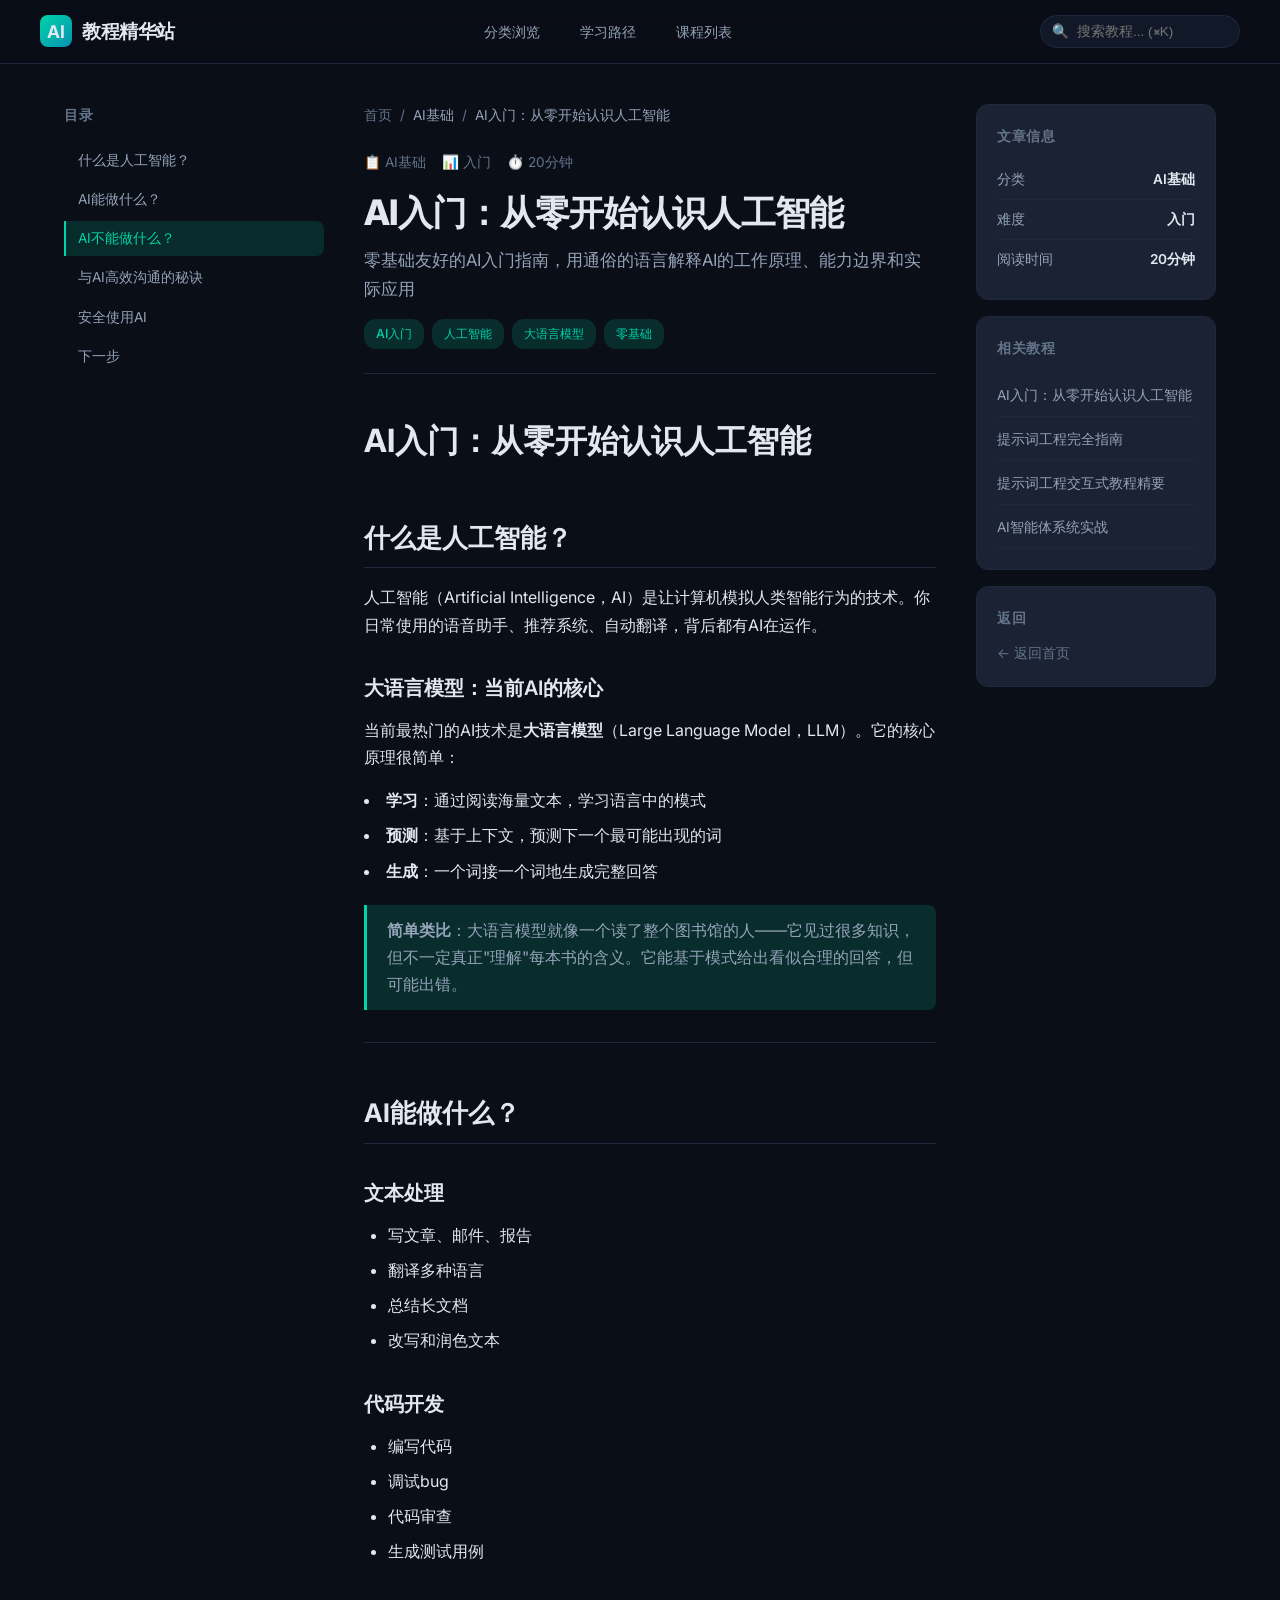
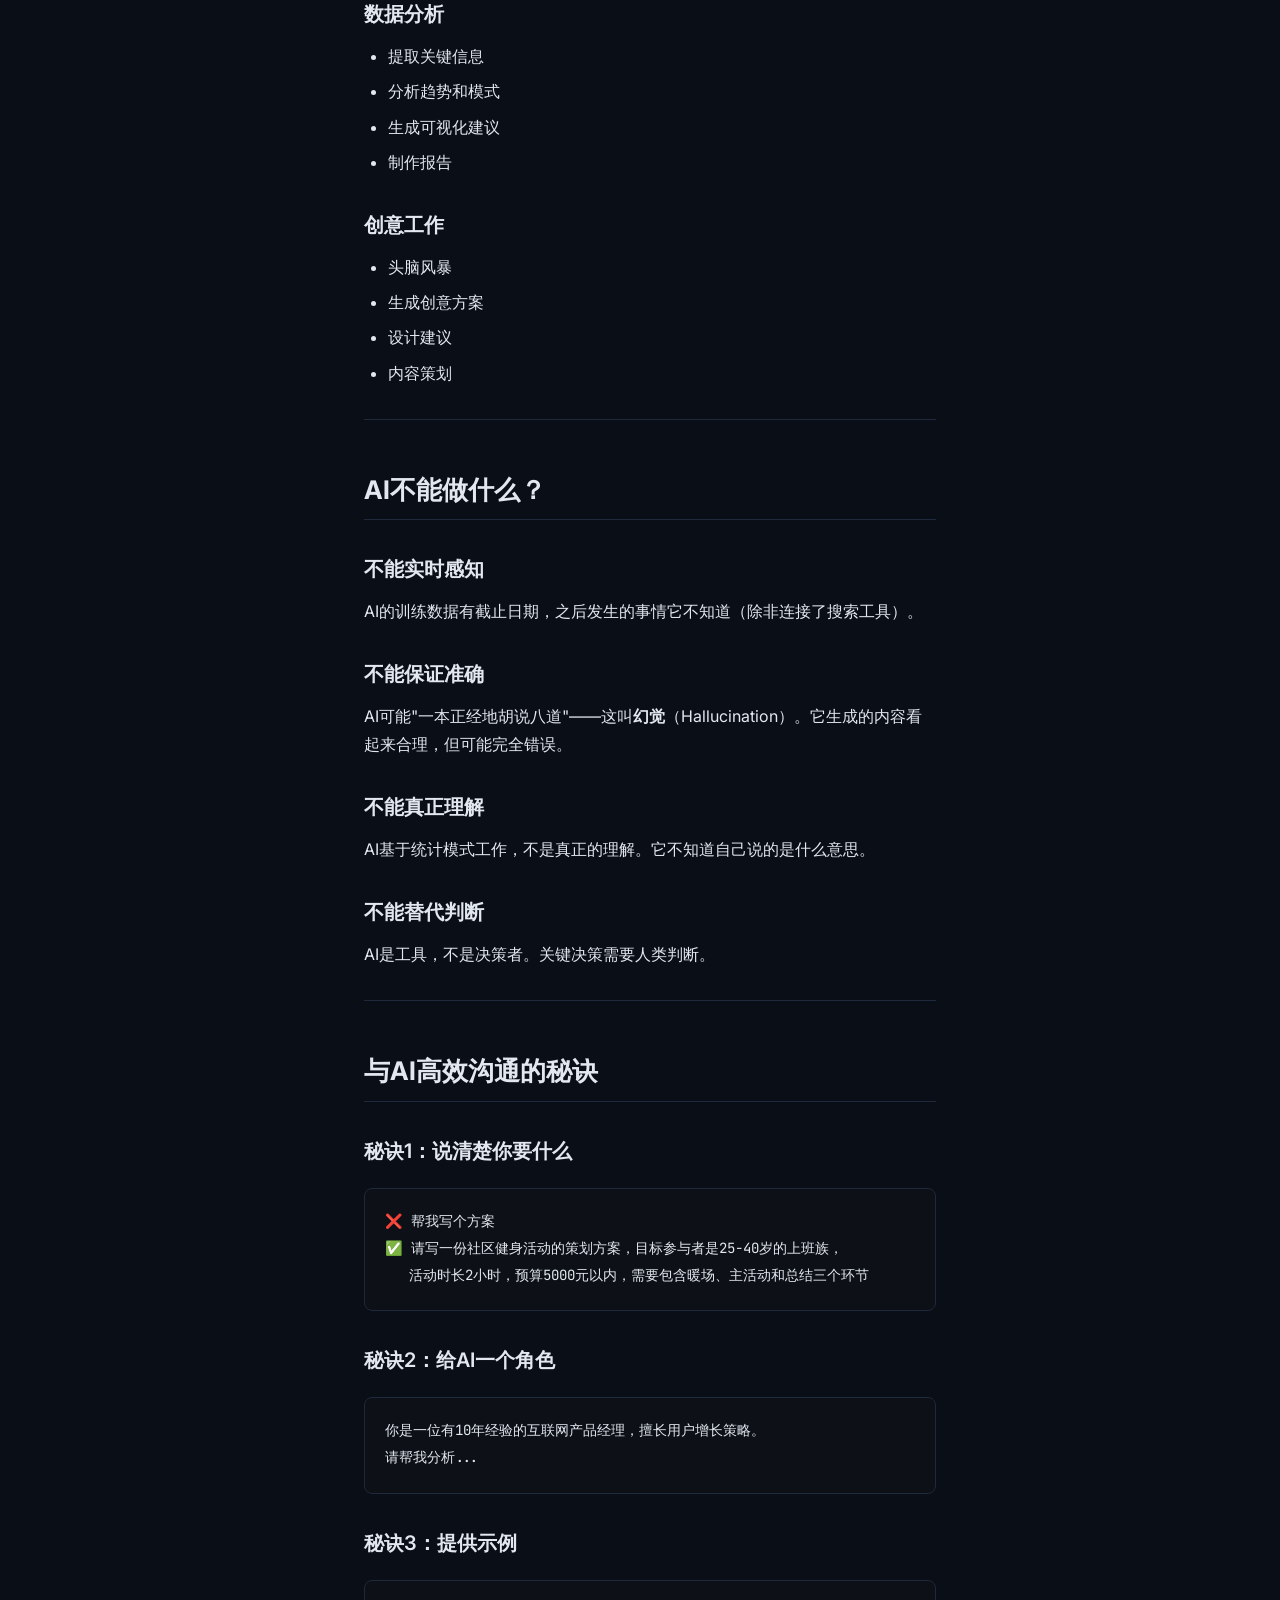
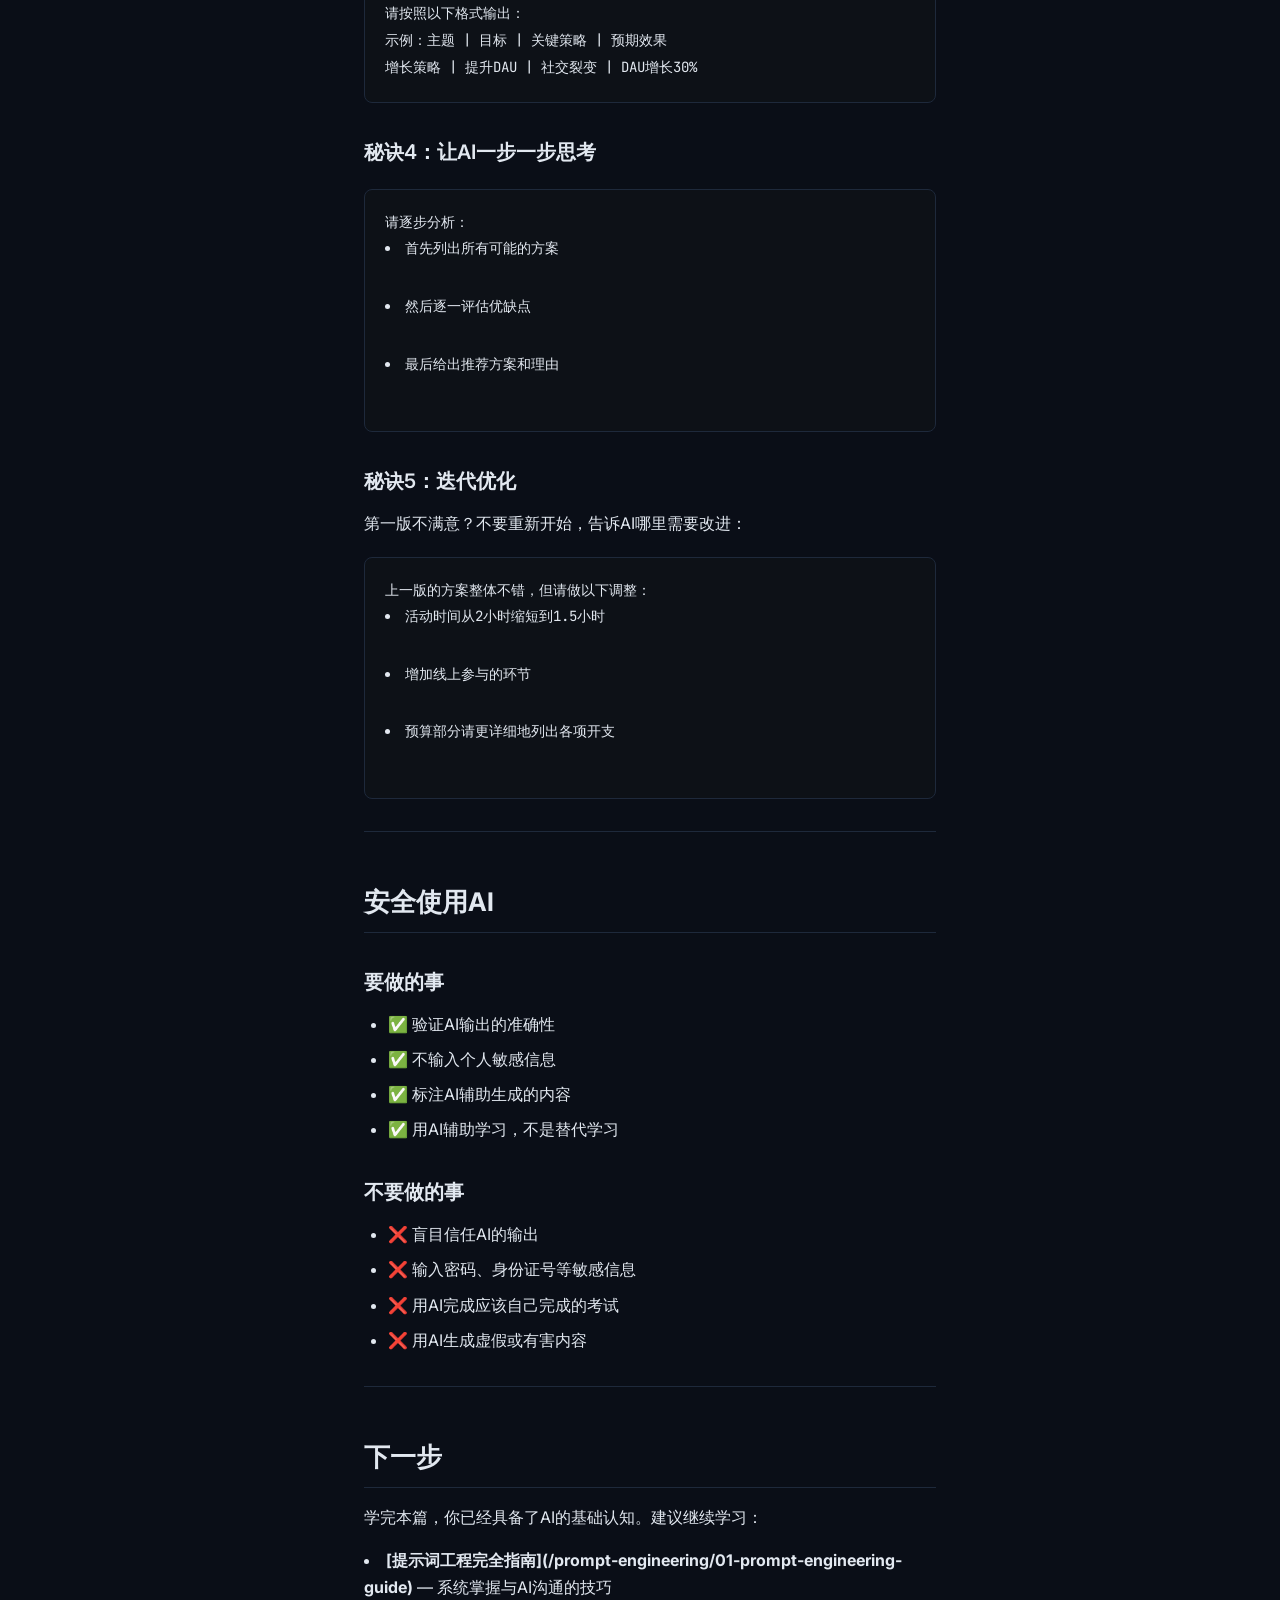
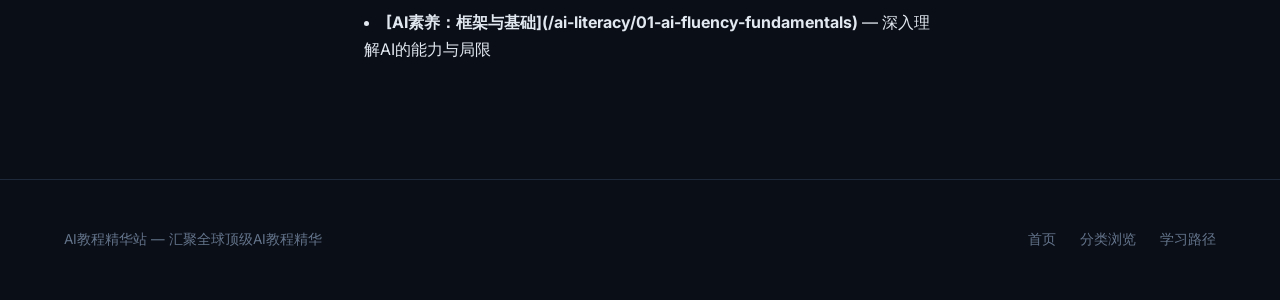
==== article.html @ a3b7fb6e "init: AI教程精华站 - 完整站点初始提交 包含： - 7篇去品牌化中文教程（AI基础/提示词工程/智能体/API/AI素养/MCP） - 前端站点（暗色主题+青绿accent） - 架构设计文" ====
<!DOCTYPE html>
<html lang="zh-CN">
<head>
  <meta charset="UTF-8">
  <meta name="viewport" content="width=device-width, initial-scale=1.0">
  <title>文章 - AI教程精华站</title>
  <meta name="description" content="AI教程精华站 - 精华教程文章">
  <link rel="stylesheet" href="styles.css">
  <link rel="preconnect" href="https://fonts.googleapis.com">
  <link href="https://fonts.googleapis.com/css2?family=Inter:wght@400;500;600;700;800&family=JetBrains+Mono:wght@400;500&display=swap" rel="stylesheet">
  <style>
    .article-loading {
      text-align: center;
      padding: 120px 24px;
      color: var(--text-muted);
    }
    .article-loading-spinner {
      width: 40px;
      height: 40px;
      border: 3px solid var(--border);
      border-top-color: var(--accent);
      border-radius: 50%;
      animation: spin 0.8s linear infinite;
      margin: 0 auto 16px;
    }
    @keyframes spin {
      to { transform: rotate(360deg); }
    }
    .breadcrumb {
      display: flex;
      align-items: center;
      gap: 8px;
      margin-bottom: 24px;
      font-size: 0.85rem;
    }
    .breadcrumb a {
      color: var(--text-muted);
    }
    .breadcrumb a:hover {
      color: var(--accent);
    }
    .breadcrumb-sep {
      color: var(--text-muted);
    }
    .breadcrumb-current {
      color: var(--text-secondary);
    }
    .nav-back {
      display: flex;
      align-items: center;
      gap: 6px;
      color: var(--text-muted);
      font-size: 0.85rem;
    }
    .nav-back:hover {
      color: var(--accent);
    }
  </style>
</head>
<body>

  <!-- 导航栏 -->
  <nav class="navbar">
    <div class="nav-inner">
      <a href="index.html" class="nav-logo">
        <div class="nav-logo-icon">AI</div>
        <span>教程精华站</span>
      </a>
      <ul class="nav-links">
        <li><a href="index.html#categories">分类浏览</a></li>
        <li><a href="index.html#paths">学习路径</a></li>
        <li><a href="index.html#courses">课程列表</a></li>
      </ul>
      <div class="nav-search">
        <span class="nav-search-icon">🔍</span>
        <input type="text" placeholder="搜索教程... (⌘K)" readonly>
      </div>
      <button class="nav-menu-btn">☰</button>
    </div>
  </nav>

  <!-- 搜索覆盖层 -->
  <div class="search-overlay">
    <div class="search-panel">
      <input type="text" class="search-panel-input" placeholder="搜索教程标题、描述、标签...">
      <div class="search-results">
        <div class="search-result-item">
          <div class="search-result-desc">输入关键词搜索教程...</div>
        </div>
      </div>
    </div>
  </div>

  <!-- 主内容 -->
  <main class="main">
    <div class="container">
      <div class="article-layout">
        <!-- 左侧TOC -->
        <aside class="toc">
          <div class="toc-title">目录</div>
          <ul class="toc-list" id="tocList"></ul>
        </aside>

        <!-- 文章正文 -->
        <div class="article-content">
          <div class="breadcrumb">
            <a href="index.html">首页</a>
            <span class="breadcrumb-sep">/</span>
            <span class="breadcrumb-current" id="breadcrumbCategory">加载中...</span>
            <span class="breadcrumb-sep">/</span>
            <span class="breadcrumb-current" id="breadcrumbTitle">加载中...</span>
          </div>

          <div class="article-header">
            <div class="article-meta">
              <span class="article-meta-item" id="metaCategory">📋 加载中</span>
              <span class="article-meta-item" id="metaDifficulty">📊 加载中</span>
              <span class="article-meta-item" id="metaTime">⏱️ 加载中</span>
            </div>
            <h1 class="article-title" id="articleTitle">加载中...</h1>
            <p class="article-desc" id="articleDesc">加载中...</p>
            <div class="article-tags" id="articleTags"></div>
          </div>

          <div class="article-body" id="articleBody">
            <div class="article-loading">
              <div class="article-loading-spinner"></div>
              <div>正在加载文章内容...</div>
            </div>
          </div>
        </div>

        <!-- 右侧信息 -->
        <aside class="article-sidebar">
          <div class="sidebar-card">
            <div class="sidebar-card-title">文章信息</div>
            <div class="sidebar-item">
              <span class="sidebar-item-label">分类</span>
              <span class="sidebar-item-value" id="sideCategory">-</span>
            </div>
            <div class="sidebar-item">
              <span class="sidebar-item-label">难度</span>
              <span class="sidebar-item-value" id="sideDifficulty">-</span>
            </div>
            <div class="sidebar-item">
              <span class="sidebar-item-label">阅读时间</span>
              <span class="sidebar-item-value" id="sideTime">-</span>
            </div>
          </div>
          <div class="sidebar-card">
            <div class="sidebar-card-title">相关教程</div>
            <div id="relatedArticles"></div>
          </div>
          <div class="sidebar-card">
            <div class="sidebar-card-title">返回</div>
            <a href="index.html" class="nav-back">← 返回首页</a>
          </div>
        </aside>
      </div>
    </div>
  </main>

  <!-- 页脚 -->
  <footer class="footer">
    <div class="container">
      <div class="footer-inner">
        <div class="footer-text">AI教程精华站 — 汇聚全球顶级AI教程精华</div>
        <div class="footer-links">
          <a href="index.html">首页</a>
          <a href="index.html#categories">分类浏览</a>
          <a href="index.html#paths">学习路径</a>
        </div>
      </div>
    </div>
  </footer>

  <!-- 返回顶部 -->
  <button class="back-to-top">↑</button>

  <script src="app.js"></script>
  <script>
    // 文章数据映射
    const articleMap = {
      'basics/01-ai-basics-introduction': {
        title: 'AI入门：从零开始认识人工智能',
        category: 'AI基础',
        categorySlug: 'basics',
        description: '零基础友好的AI入门指南，用通俗的语言解释AI的工作原理、能力边界和实际应用',
        difficulty: '入门',
        readingTime: '20分钟',
        tags: ['AI入门', '人工智能', '大语言模型', '零基础'],
        file: 'content/basics/01-ai-basics-introduction.md'
      },
      'prompt-engineering/01-prompt-engineering-guide': {
        title: '提示词工程完全指南',
        category: '提示词工程',
        categorySlug: 'prompt-engineering',
        description: '从零掌握提示词工程的核心技巧，涵盖基础结构、角色设定、示例使用、XML标签、长上下文等关键方法',
        difficulty: '入门-进阶',
        readingTime: '45分钟',
        tags: ['提示词工程', 'Prompt Engineering', 'AI交互', '最佳实践'],
        file: 'content/prompt-engineering/01-prompt-engineering-guide.md'
      },
      'prompt-engineering/02-prompt-engineering-interactive': {
        title: '提示词工程交互式教程精要',
        category: '提示词工程',
        categorySlug: 'prompt-engineering',
        description: '9章交互式教程的核心知识点提炼，从基础结构到复杂场景，每章配有实战练习',
        difficulty: '入门-进阶',
        readingTime: '50分钟',
        tags: ['提示词工程', '交互式教程', '实战练习', '逐步进阶'],
        file: 'content/prompt-engineering/02-prompt-engineering-interactive.md'
      },
      'agent-systems/01-agent-systems-guide': {
        title: 'AI智能体系统实战',
        category: '智能体系统',
        categorySlug: 'agent-systems',
        description: '深入理解AI智能体的设计模式，掌握长周期推理、子智能体编排、状态跟踪和安全控制',
        difficulty: '进阶',
        readingTime: '35分钟',
        tags: ['智能体', 'Agent', '自动化', '工具调用', 'MCP'],
        file: 'content/agent-systems/01-agent-systems-guide.md'
      },
      'api-development/01-api-development-guide': {
        title: 'API开发实战指南',
        category: 'API开发',
        categorySlug: 'api-development',
        description: '从零开始掌握AI API开发，涵盖API基础、消息格式、流式响应、多模态提示和工具调用',
        difficulty: '入门-进阶',
        readingTime: '40分钟',
        tags: ['API', '开发', 'Python', 'SDK', '多模态'],
        file: 'content/api-development/01-api-development-guide.md'
      },
      'ai-literacy/01-ai-fluency-fundamentals': {
        title: 'AI素养：框架与基础',
        category: 'AI素养',
        categorySlug: 'ai-literacy',
        description: '建立与AI系统高效协作的核心素养，理解AI的能力与局限，学会负责任地使用AI',
        difficulty: '入门',
        readingTime: '25分钟',
        tags: ['AI素养', 'AI Fluency', 'AI基础', '人机协作'],
        file: 'content/ai-literacy/01-ai-fluency-fundamentals.md'
      },
      'mcp/01-mcp-guide': {
        title: '模型上下文协议（MCP）实战',
        category: 'MCP协议',
        categorySlug: 'mcp',
        description: '从零构建MCP服务器和客户端，掌握工具、资源、提示三大核心原语，连接AI与外部服务',
        difficulty: '进阶-高级',
        readingTime: '35分钟',
        tags: ['MCP', '模型上下文协议', '工具调用', 'Python', '服务器'],
        file: 'content/mcp/01-mcp-guide.md'
      }
    };

    // 获取URL参数
    function getArticleKey() {
      const params = new URLSearchParams(window.location.search);
      return params.get('c') || 'basics/01-ai-basics-introduction';
    }

    // 加载文章
    async function loadArticle() {
      const key = getArticleKey();
      const article = articleMap[key];

      if (!article) {
        document.getElementById('articleBody').innerHTML = '<p>文章未找到</p>';
        return;
      }

      // 更新页面元信息
      document.title = `${article.title} - AI教程精华站`;
      document.getElementById('articleTitle').textContent = article.title;
      document.getElementById('articleDesc').textContent = article.description;
      document.getElementById('breadcrumbCategory').textContent = article.category;
      document.getElementById('breadcrumbTitle').textContent = article.title;
      document.getElementById('metaCategory').textContent = `📋 ${article.category}`;
      document.getElementById('metaDifficulty').textContent = `📊 ${article.difficulty}`;
      document.getElementById('metaTime').textContent = `⏱️ ${article.readingTime}`;
      document.getElementById('sideCategory').textContent = article.category;
      document.getElementById('sideDifficulty').textContent = article.difficulty;
      document.getElementById('sideTime').textContent = article.readingTime;

      // 标签
      document.getElementById('articleTags').innerHTML = article.tags.map(t =>
        `<span class="article-tag">${t}</span>`
      ).join('');

      // 加载Markdown内容
      try {
        const resp = await fetch(article.file);
        if (!resp.ok) throw new Error('文件加载失败');
        const md = await resp.text();
        const html = parseMarkdown(md);
        document.getElementById('articleBody').innerHTML = html;

        // 生成TOC
        const toc = extractTOC(html);
        const tocList = document.getElementById('tocList');
        tocList.innerHTML = toc.map(h =>
          `<li class="toc-item"><a href="#${h.id}" class="${h.level === 3 ? 'toc-h3' : ''}">${h.text}</a></li>`
        ).join('');

        // 初始化TOC高亮
        initTOCHighlight();
      } catch (err) {
        document.getElementById('articleBody').innerHTML = `
          <div style="text-align: center; padding: 40px; color: var(--text-muted);">
            <p>文章内容加载失败</p>
            <p style="margin-top: 8px; font-size: 0.85rem;">${err.message}</p>
            <a href="index.html" style="margin-top: 16px; display: inline-block;" class="btn btn-secondary">返回首页</a>
          </div>
        `;
      }

      // 相关教程
      const related = articles.filter(a => a.category === article.categorySlug && a.id !== key)
        .concat(articles.filter(a => a.category !== article.categorySlug))
        .slice(0, 4);

      document.getElementById('relatedArticles').innerHTML = related.map(a =>
        `<div style="padding: 8px 0; border-bottom: 1px solid var(--border);">
          <a href="article.html?c=${a.category}/${a.slug}" style="font-size: 0.85rem; color: var(--text-secondary);">${a.title}</a>
        </div>`
      ).join('');
    }

    // 初始化
    document.addEventListener('DOMContentLoaded', () => {
      loadArticle();
      initSearch();
      initBackToTop();
    });
  </script>
</body>
</html>
---- styles.css ----
/* AI教程精华站 - 全局样式 */
/* 配色方案：深蓝黑底 + 青绿色accent */

:root {
  --bg-primary: #0a0e17;
  --bg-secondary: #111827;
  --bg-card: #1a2233;
  --bg-card-hover: #1f2b3f;
  --bg-code: #0d1117;
  --text-primary: #e2e8f0;
  --text-secondary: #94a3b8;
  --text-muted: #64748b;
  --accent: #00d4aa;
  --accent-hover: #00f0c0;
  --accent-dim: rgba(0, 212, 170, 0.15);
  --accent-glow: rgba(0, 212, 170, 0.3);
  --border: #1e293b;
  --border-accent: rgba(0, 212, 170, 0.3);
  --shadow: 0 4px 24px rgba(0, 0, 0, 0.4);
  --shadow-accent: 0 0 30px rgba(0, 212, 170, 0.1);
  --radius: 12px;
  --radius-sm: 8px;
  --font-sans: 'Inter', 'SF Pro Display', -apple-system, BlinkMacSystemFont, sans-serif;
  --font-mono: 'JetBrains Mono', 'Fira Code', monospace;
  --max-width: 1200px;
  --nav-height: 64px;
}

/* Reset */
*, *::before, *::after {
  margin: 0;
  padding: 0;
  box-sizing: border-box;
}

html {
  scroll-behavior: smooth;
  font-size: 16px;
}

body {
  font-family: var(--font-sans);
  background: var(--bg-primary);
  color: var(--text-primary);
  line-height: 1.7;
  min-height: 100vh;
  -webkit-font-smoothing: antialiased;
}

a {
  color: var(--accent);
  text-decoration: none;
  transition: color 0.2s;
}

a:hover {
  color: var(--accent-hover);
}

/* 导航栏 */
.navbar {
  position: fixed;
  top: 0;
  left: 0;
  right: 0;
  height: var(--nav-height);
  background: rgba(10, 14, 23, 0.85);
  backdrop-filter: blur(20px);
  border-bottom: 1px solid var(--border);
  z-index: 1000;
  display: flex;
  align-items: center;
  padding: 0 24px;
}

.nav-inner {
  max-width: var(--max-width);
  margin: 0 auto;
  width: 100%;
  display: flex;
  align-items: center;
  justify-content: space-between;
}

.nav-logo {
  display: flex;
  align-items: center;
  gap: 10px;
  font-size: 1.2rem;
  font-weight: 700;
  color: var(--text-primary);
  letter-spacing: -0.02em;
}

.nav-logo-icon {
  width: 32px;
  height: 32px;
  background: linear-gradient(135deg, var(--accent), #0891b2);
  border-radius: 8px;
  display: flex;
  align-items: center;
  justify-content: center;
  font-size: 1.1rem;
}

.nav-links {
  display: flex;
  gap: 8px;
  list-style: none;
}

.nav-links a {
  padding: 8px 16px;
  border-radius: var(--radius-sm);
  color: var(--text-secondary);
  font-size: 0.9rem;
  font-weight: 500;
  transition: all 0.2s;
}

.nav-links a:hover,
.nav-links a.active {
  color: var(--accent);
  background: var(--accent-dim);
}

.nav-search {
  position: relative;
}

.nav-search input {
  background: var(--bg-secondary);
  border: 1px solid var(--border);
  border-radius: 20px;
  padding: 8px 16px 8px 36px;
  color: var(--text-primary);
  font-size: 0.85rem;
  width: 200px;
  transition: all 0.3s;
  outline: none;
}

.nav-search input:focus {
  border-color: var(--accent);
  width: 260px;
  box-shadow: 0 0 0 3px var(--accent-dim);
}

.nav-search-icon {
  position: absolute;
  left: 12px;
  top: 50%;
  transform: translateY(-50%);
  color: var(--text-muted);
  font-size: 0.85rem;
}

/* 移动端菜单按钮 */
.nav-menu-btn {
  display: none;
  background: none;
  border: none;
  color: var(--text-primary);
  font-size: 1.5rem;
  cursor: pointer;
}

/* 主内容 */
.main {
  margin-top: var(--nav-height);
}

.container {
  max-width: var(--max-width);
  margin: 0 auto;
  padding: 0 24px;
}

/* Hero区域 */
.hero {
  padding: 80px 0 60px;
  text-align: center;
  position: relative;
  overflow: hidden;
}

.hero::before {
  content: '';
  position: absolute;
  top: -200px;
  left: 50%;
  transform: translateX(-50%);
  width: 800px;
  height: 800px;
  background: radial-gradient(circle, var(--accent-glow) 0%, transparent 70%);
  opacity: 0.3;
  pointer-events: none;
}

.hero-badge {
  display: inline-flex;
  align-items: center;
  gap: 8px;
  padding: 6px 16px;
  background: var(--accent-dim);
  border: 1px solid var(--border-accent);
  border-radius: 20px;
  color: var(--accent);
  font-size: 0.85rem;
  font-weight: 500;
  margin-bottom: 24px;
}

.hero h1 {
  font-size: 3.2rem;
  font-weight: 800;
  letter-spacing: -0.03em;
  line-height: 1.15;
  margin-bottom: 20px;
  position: relative;
}

.hero h1 .highlight {
  background: linear-gradient(135deg, var(--accent), #0891b2, #06b6d4);
  -webkit-background-clip: text;
  -webkit-text-fill-color: transparent;
  background-clip: text;
}

.hero-desc {
  font-size: 1.15rem;
  color: var(--text-secondary);
  max-width: 600px;
  margin: 0 auto 40px;
  line-height: 1.8;
}

.hero-actions {
  display: flex;
  gap: 16px;
  justify-content: center;
  flex-wrap: wrap;
}

.btn {
  display: inline-flex;
  align-items: center;
  gap: 8px;
  padding: 12px 28px;
  border-radius: var(--radius-sm);
  font-size: 0.95rem;
  font-weight: 600;
  cursor: pointer;
  transition: all 0.25s;
  border: none;
}

.btn-primary {
  background: var(--accent);
  color: var(--bg-primary);
}

.btn-primary:hover {
  background: var(--accent-hover);
  box-shadow: 0 0 20px var(--accent-glow);
  transform: translateY(-2px);
}

.btn-secondary {
  background: var(--bg-card);
  color: var(--text-primary);
  border: 1px solid var(--border);
}

.btn-secondary:hover {
  border-color: var(--accent);
  background: var(--bg-card-hover);
}

/* 统计数据 */
.hero-stats {
  display: flex;
  justify-content: center;
  gap: 48px;
  margin-top: 48px;
  padding-top: 40px;
  border-top: 1px solid var(--border);
}

.hero-stat {
  text-align: center;
}

.hero-stat-number {
  font-size: 2rem;
  font-weight: 800;
  color: var(--accent);
}

.hero-stat-label {
  font-size: 0.85rem;
  color: var(--text-muted);
  margin-top: 4px;
}

/* 分类卡片 */
.section {
  padding: 60px 0;
}

.section-header {
  text-align: center;
  margin-bottom: 48px;
}

.section-title {
  font-size: 2rem;
  font-weight: 700;
  letter-spacing: -0.02em;
  margin-bottom: 12px;
}

.section-desc {
  color: var(--text-secondary);
  font-size: 1.05rem;
}

.categories-grid {
  display: grid;
  grid-template-columns: repeat(auto-fill, minmax(220px, 1fr));
  gap: 20px;
}

.category-card {
  background: var(--bg-card);
  border: 1px solid var(--border);
  border-radius: var(--radius);
  padding: 28px 24px;
  transition: all 0.3s;
  cursor: pointer;
  position: relative;
  overflow: hidden;
}

.category-card::before {
  content: '';
  position: absolute;
  top: 0;
  left: 0;
  right: 0;
  height: 3px;
  background: linear-gradient(90deg, var(--accent), transparent);
  opacity: 0;
  transition: opacity 0.3s;
}

.category-card:hover {
  transform: translateY(-4px);
  border-color: var(--border-accent);
  box-shadow: var(--shadow-accent);
}

.category-card:hover::before {
  opacity: 1;
}

.category-icon {
  font-size: 2rem;
  margin-bottom: 16px;
}

.category-title {
  font-size: 1.1rem;
  font-weight: 600;
  margin-bottom: 8px;
}

.category-desc {
  font-size: 0.85rem;
  color: var(--text-secondary);
  line-height: 1.6;
}

.category-count {
  display: inline-flex;
  align-items: center;
  gap: 4px;
  margin-top: 16px;
  font-size: 0.8rem;
  color: var(--accent);
  font-weight: 500;
}

/* 学习路径 */
.paths-grid {
  display: grid;
  grid-template-columns: repeat(auto-fill, minmax(340px, 1fr));
  gap: 24px;
}

.path-card {
  background: var(--bg-card);
  border: 1px solid var(--border);
  border-radius: var(--radius);
  padding: 32px;
  transition: all 0.3s;
}

.path-card:hover {
  border-color: var(--border-accent);
  box-shadow: var(--shadow-accent);
}

.path-icon {
  font-size: 2.5rem;
  margin-bottom: 16px;
}

.path-title {
  font-size: 1.25rem;
  font-weight: 700;
  margin-bottom: 8px;
}

.path-steps {
  list-style: none;
  margin-top: 20px;
}

.path-step {
  display: flex;
  align-items: flex-start;
  gap: 12px;
  padding: 12px 0;
  border-bottom: 1px solid var(--border);
  font-size: 0.9rem;
  color: var(--text-secondary);
}

.path-step:last-child {
  border-bottom: none;
}

.path-step-num {
  display: flex;
  align-items: center;
  justify-content: center;
  min-width: 24px;
  height: 24px;
  background: var(--accent-dim);
  color: var(--accent);
  border-radius: 50%;
  font-size: 0.75rem;
  font-weight: 700;
}

.path-step a {
  color: var(--text-secondary);
}

.path-step a:hover {
  color: var(--accent);
}

/* 课程表格 */
.course-table {
  width: 100%;
  border-collapse: collapse;
  margin-top: 24px;
}

.course-table th {
  text-align: left;
  padding: 12px 16px;
  background: var(--bg-secondary);
  color: var(--text-secondary);
  font-size: 0.85rem;
  font-weight: 600;
  border-bottom: 1px solid var(--border);
}

.course-table td {
  padding: 12px 16px;
  border-bottom: 1px solid var(--border);
  font-size: 0.9rem;
}

.course-table tr:hover td {
  background: var(--bg-card);
}

.difficulty-badge {
  display: inline-block;
  padding: 2px 10px;
  border-radius: 10px;
  font-size: 0.75rem;
  font-weight: 600;
}

.difficulty-beginner {
  background: rgba(34, 197, 94, 0.15);
  color: #22c55e;
}

.difficulty-intermediate {
  background: rgba(234, 179, 8, 0.15);
  color: #eab308;
}

.difficulty-advanced {
  background: rgba(239, 68, 68, 0.15);
  color: #ef4444;
}

/* 页脚 */
.footer {
  border-top: 1px solid var(--border);
  padding: 48px 0;
  margin-top: 60px;
}

.footer-inner {
  display: flex;
  justify-content: space-between;
  align-items: center;
  flex-wrap: wrap;
  gap: 24px;
}

.footer-text {
  color: var(--text-muted);
  font-size: 0.85rem;
}

.footer-links {
  display: flex;
  gap: 24px;
}

.footer-links a {
  color: var(--text-muted);
  font-size: 0.85rem;
}

.footer-links a:hover {
  color: var(--accent);
}

/* 文章页面 */
.article-layout {
  display: grid;
  grid-template-columns: 260px 1fr 240px;
  gap: 40px;
  padding: 40px 0;
  max-width: 1400px;
  margin: 0 auto;
}

/* 左侧TOC */
.toc {
  position: sticky;
  top: calc(var(--nav-height) + 24px);
  max-height: calc(100vh - var(--nav-height) - 48px);
  overflow-y: auto;
}

.toc-title {
  font-size: 0.85rem;
  font-weight: 600;
  color: var(--text-muted);
  text-transform: uppercase;
  letter-spacing: 0.05em;
  margin-bottom: 16px;
}

.toc-list {
  list-style: none;
}

.toc-item {
  margin-bottom: 4px;
}

.toc-item a {
  display: block;
  padding: 6px 12px;
  color: var(--text-secondary);
  font-size: 0.85rem;
  border-left: 2px solid transparent;
  border-radius: 0 var(--radius-sm) var(--radius-sm) 0;
  transition: all 0.2s;
}

.toc-item a:hover,
.toc-item a.active {
  color: var(--accent);
  background: var(--accent-dim);
  border-left-color: var(--accent);
}

.toc-h3 {
  padding-left: 24px;
}

/* 文章正文 */
.article-content {
  min-width: 0;
}

.article-header {
  margin-bottom: 40px;
  padding-bottom: 24px;
  border-bottom: 1px solid var(--border);
}

.article-meta {
  display: flex;
  gap: 16px;
  margin-bottom: 16px;
  flex-wrap: wrap;
}

.article-meta-item {
  display: inline-flex;
  align-items: center;
  gap: 6px;
  font-size: 0.85rem;
  color: var(--text-muted);
}

.article-title {
  font-size: 2.2rem;
  font-weight: 800;
  letter-spacing: -0.02em;
  line-height: 1.25;
  margin-bottom: 12px;
}

.article-desc {
  font-size: 1.05rem;
  color: var(--text-secondary);
  line-height: 1.7;
}

.article-tags {
  display: flex;
  gap: 8px;
  margin-top: 16px;
  flex-wrap: wrap;
}

.article-tag {
  padding: 4px 12px;
  background: var(--accent-dim);
  color: var(--accent);
  border-radius: 12px;
  font-size: 0.78rem;
  font-weight: 500;
}

/* 正文排版 */
.article-body h2 {
  font-size: 1.6rem;
  font-weight: 700;
  margin-top: 48px;
  margin-bottom: 16px;
  padding-bottom: 8px;
  border-bottom: 1px solid var(--border);
}

.article-body h3 {
  font-size: 1.25rem;
  font-weight: 600;
  margin-top: 32px;
  margin-bottom: 12px;
}

.article-body p {
  margin-bottom: 16px;
  color: var(--text-primary);
}

.article-body ul,
.article-body ol {
  margin-bottom: 16px;
  padding-left: 24px;
}

.article-body li {
  margin-bottom: 8px;
}

.article-body blockquote {
  border-left: 3px solid var(--accent);
  padding: 12px 20px;
  margin: 20px 0;
  background: var(--accent-dim);
  border-radius: 0 var(--radius-sm) var(--radius-sm) 0;
  color: var(--text-secondary);
}

.article-body code {
  font-family: var(--font-mono);
  background: var(--bg-code);
  padding: 2px 6px;
  border-radius: 4px;
  font-size: 0.88em;
  color: var(--accent);
}

.article-body pre {
  background: var(--bg-code);
  border: 1px solid var(--border);
  border-radius: var(--radius-sm);
  padding: 20px;
  margin: 20px 0;
  overflow-x: auto;
  position: relative;
}

.article-body pre code {
  background: none;
  padding: 0;
  color: var(--text-primary);
  font-size: 0.88em;
  line-height: 1.6;
}

.code-copy-btn {
  position: absolute;
  top: 8px;
  right: 8px;
  background: var(--bg-secondary);
  border: 1px solid var(--border);
  color: var(--text-muted);
  padding: 4px 10px;
  border-radius: 4px;
  font-size: 0.75rem;
  cursor: pointer;
  transition: all 0.2s;
  opacity: 0;
}

.article-body pre:hover .code-copy-btn {
  opacity: 1;
}

.code-copy-btn:hover {
  border-color: var(--accent);
  color: var(--accent);
}

.article-body table {
  width: 100%;
  border-collapse: collapse;
  margin: 20px 0;
}

.article-body th {
  text-align: left;
  padding: 10px 16px;
  background: var(--bg-secondary);
  color: var(--text-secondary);
  font-size: 0.85rem;
  font-weight: 600;
  border: 1px solid var(--border);
}

.article-body td {
  padding: 10px 16px;
  border: 1px solid var(--border);
  font-size: 0.9rem;
}

.article-body hr {
  border: none;
  border-top: 1px solid var(--border);
  margin: 32px 0;
}

.article-body img {
  max-width: 100%;
  border-radius: var(--radius-sm);
}

/* 右侧信息 */
.article-sidebar {
  position: sticky;
  top: calc(var(--nav-height) + 24px);
}

.sidebar-card {
  background: var(--bg-card);
  border: 1px solid var(--border);
  border-radius: var(--radius);
  padding: 20px;
  margin-bottom: 16px;
}

.sidebar-card-title {
  font-size: 0.85rem;
  font-weight: 600;
  color: var(--text-muted);
  text-transform: uppercase;
  letter-spacing: 0.05em;
  margin-bottom: 12px;
}

.sidebar-item {
  display: flex;
  justify-content: space-between;
  align-items: center;
  padding: 8px 0;
  font-size: 0.85rem;
  border-bottom: 1px solid var(--border);
}

.sidebar-item:last-child {
  border-bottom: none;
}

.sidebar-item-label {
  color: var(--text-secondary);
}

.sidebar-item-value {
  font-weight: 600;
}

/* 返回顶部 */
.back-to-top {
  position: fixed;
  bottom: 32px;
  right: 32px;
  width: 44px;
  height: 44px;
  background: var(--bg-card);
  border: 1px solid var(--border);
  border-radius: 50%;
  color: var(--text-secondary);
  display: flex;
  align-items: center;
  justify-content: center;
  cursor: pointer;
  transition: all 0.3s;
  opacity: 0;
  pointer-events: none;
  z-index: 999;
}

.back-to-top.visible {
  opacity: 1;
  pointer-events: auto;
}

.back-to-top:hover {
  border-color: var(--accent);
  color: var(--accent);
  transform: translateY(-2px);
}

/* 搜索结果 */
.search-overlay {
  position: fixed;
  inset: 0;
  background: rgba(10, 14, 23, 0.8);
  backdrop-filter: blur(8px);
  z-index: 2000;
  display: none;
  justify-content: center;
  padding-top: 120px;
}

.search-overlay.active {
  display: flex;
}

.search-panel {
  background: var(--bg-card);
  border: 1px solid var(--border);
  border-radius: var(--radius);
  width: 600px;
  max-height: 500px;
  overflow-y: auto;
  box-shadow: var(--shadow);
}

.search-panel-input {
  width: 100%;
  padding: 16px 20px;
  background: transparent;
  border: none;
  border-bottom: 1px solid var(--border);
  color: var(--text-primary);
  font-size: 1rem;
  outline: none;
}

.search-results {
  padding: 8px;
}

.search-result-item {
  padding: 12px 16px;
  border-radius: var(--radius-sm);
  cursor: pointer;
  transition: background 0.2s;
}

.search-result-item:hover {
  background: var(--bg-card-hover);
}

.search-result-title {
  font-size: 0.95rem;
  font-weight: 600;
  margin-bottom: 4px;
}

.search-result-desc {
  font-size: 0.8rem;
  color: var(--text-muted);
}

.search-result-category {
  font-size: 0.75rem;
  color: var(--accent);
  margin-top: 4px;
}

/* 响应式 */
@media (max-width: 1024px) {
  .article-layout {
    grid-template-columns: 1fr;
  }

  .toc, .article-sidebar {
    display: none;
  }

  .hero h1 {
    font-size: 2.4rem;
  }

  .hero-stats {
    gap: 24px;
  }

  .paths-grid {
    grid-template-columns: 1fr;
  }
}

@media (max-width: 768px) {
  .nav-links {
    display: none;
  }

  .nav-menu-btn {
    display: block;
  }

  .nav-search input {
    width: 140px;
  }

  .hero {
    padding: 48px 0 40px;
  }

  .hero h1 {
    font-size: 1.8rem;
  }

  .hero-desc {
    font-size: 1rem;
  }

  .hero-stats {
    flex-direction: column;
    gap: 16px;
  }

  .categories-grid {
    grid-template-columns: 1fr 1fr;
  }

  .section-title {
    font-size: 1.5rem;
  }

  .article-title {
    font-size: 1.6rem;
  }
}

@media (max-width: 480px) {
  .categories-grid {
    grid-template-columns: 1fr;
  }

  .hero-actions {
    flex-direction: column;
    align-items: center;
  }
}

/* 动画 */
@keyframes fadeInUp {
  from {
    opacity: 0;
    transform: translateY(20px);
  }
  to {
    opacity: 1;
    transform: translateY(0);
  }
}

.animate-in {
  animation: fadeInUp 0.5s ease forwards;
}

/* Scrollbar */
::-webkit-scrollbar {
  width: 8px;
}

::-webkit-scrollbar-track {
  background: var(--bg-primary);
}

::-webkit-scrollbar-thumb {
  background: var(--border);
  border-radius: 4px;
}

::-webkit-scrollbar-thumb:hover {
  background: var(--text-muted);
}
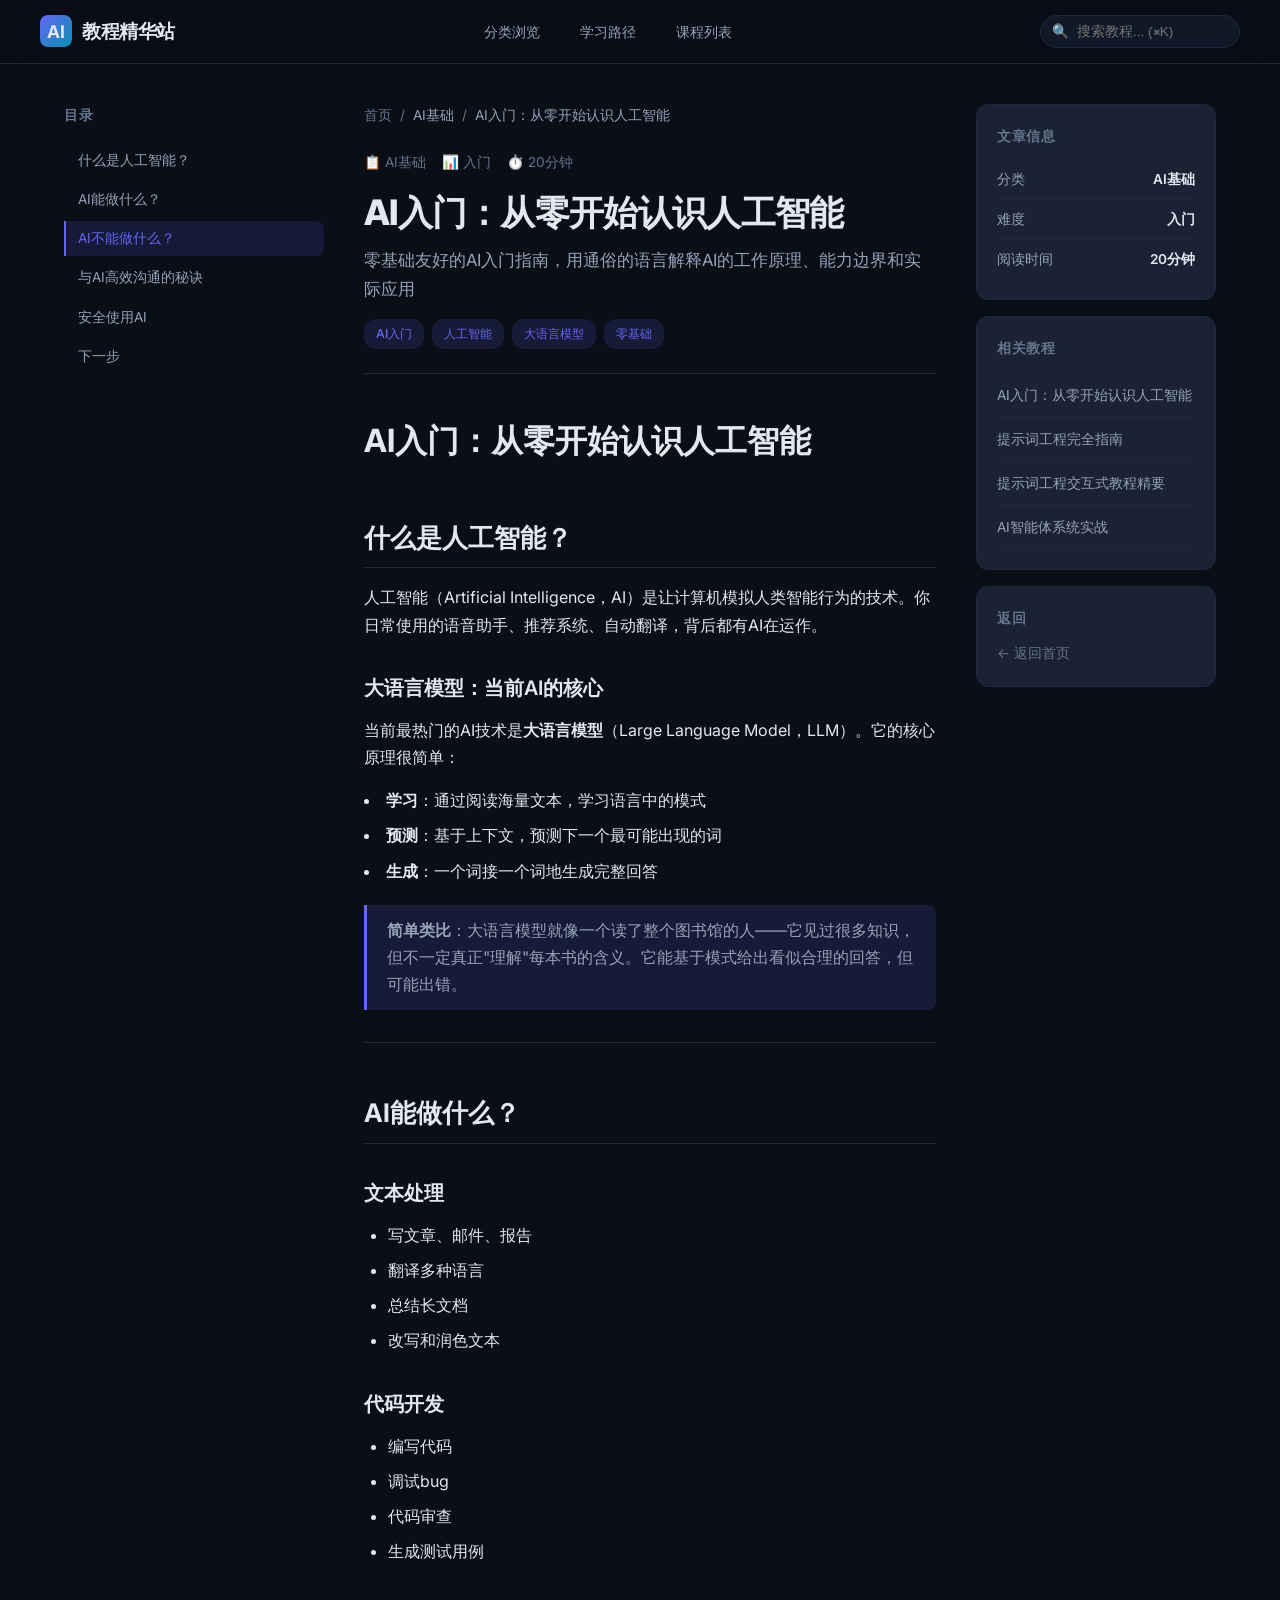
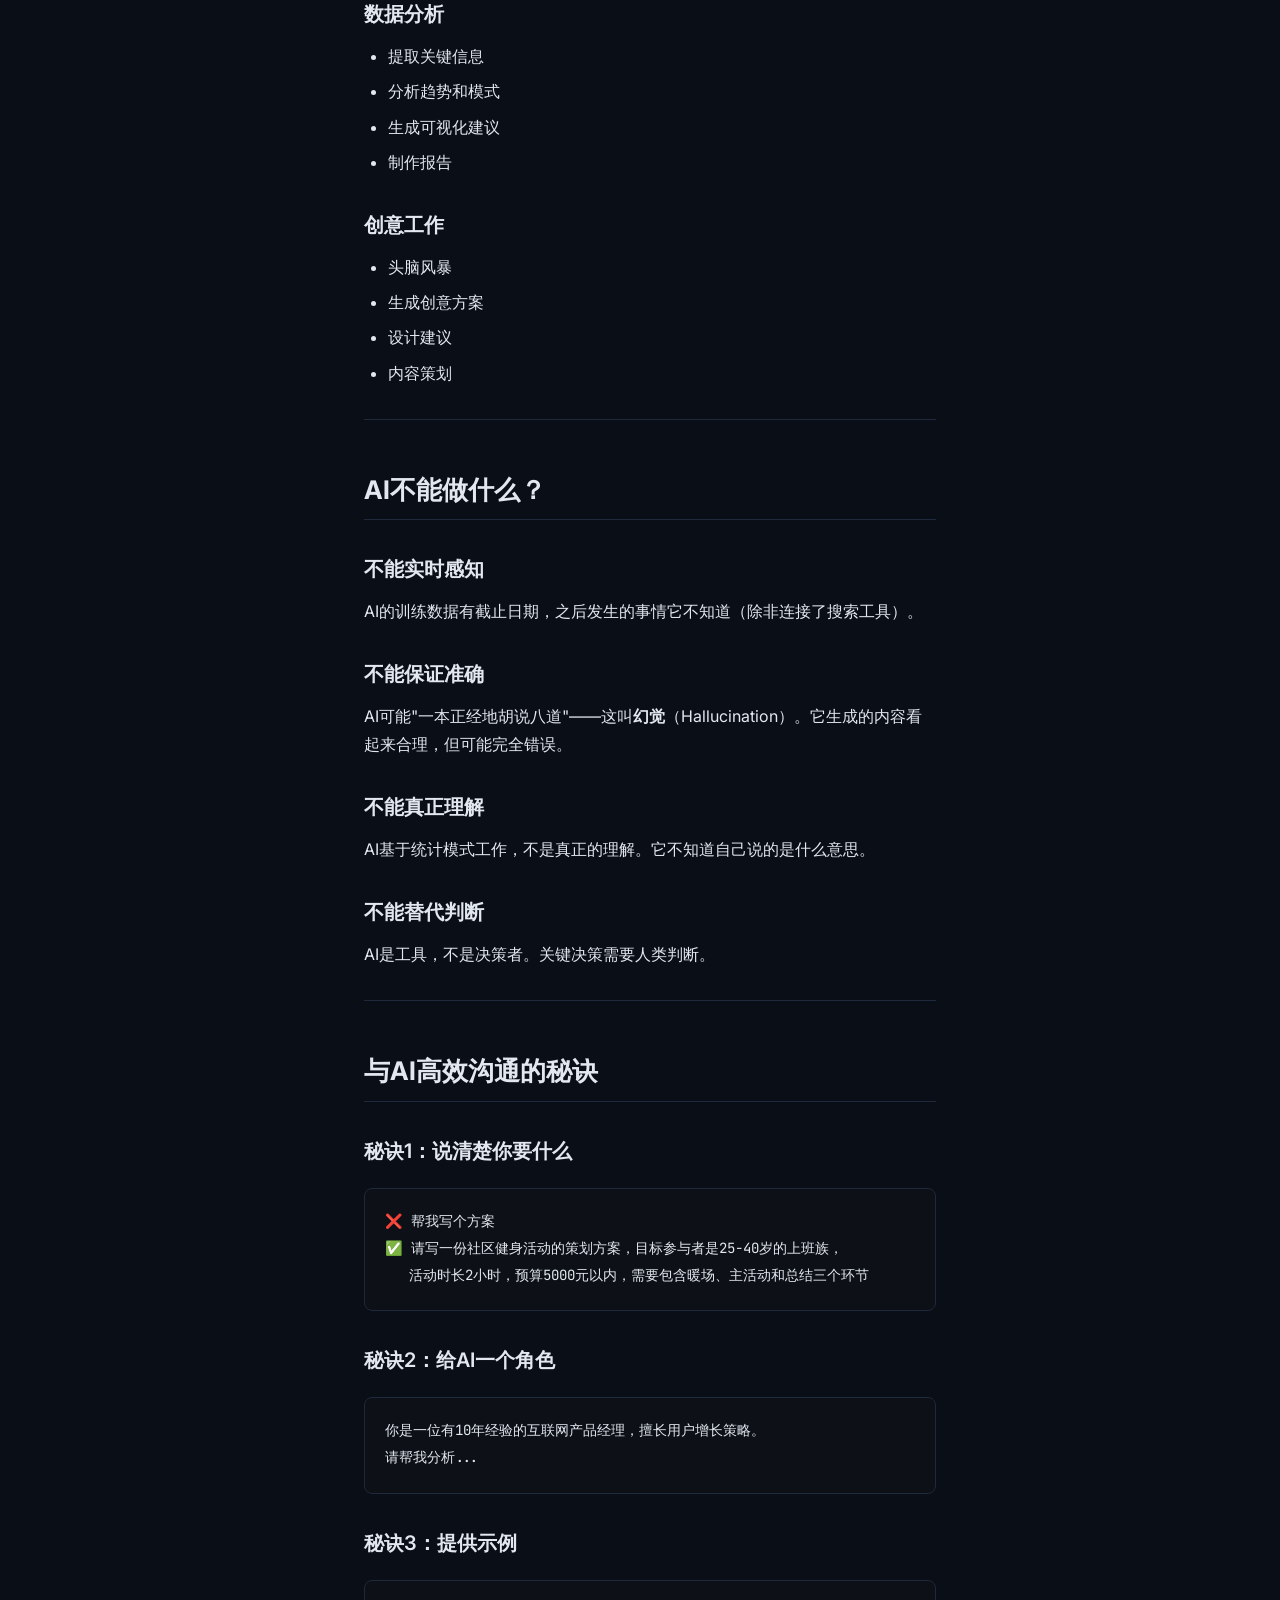
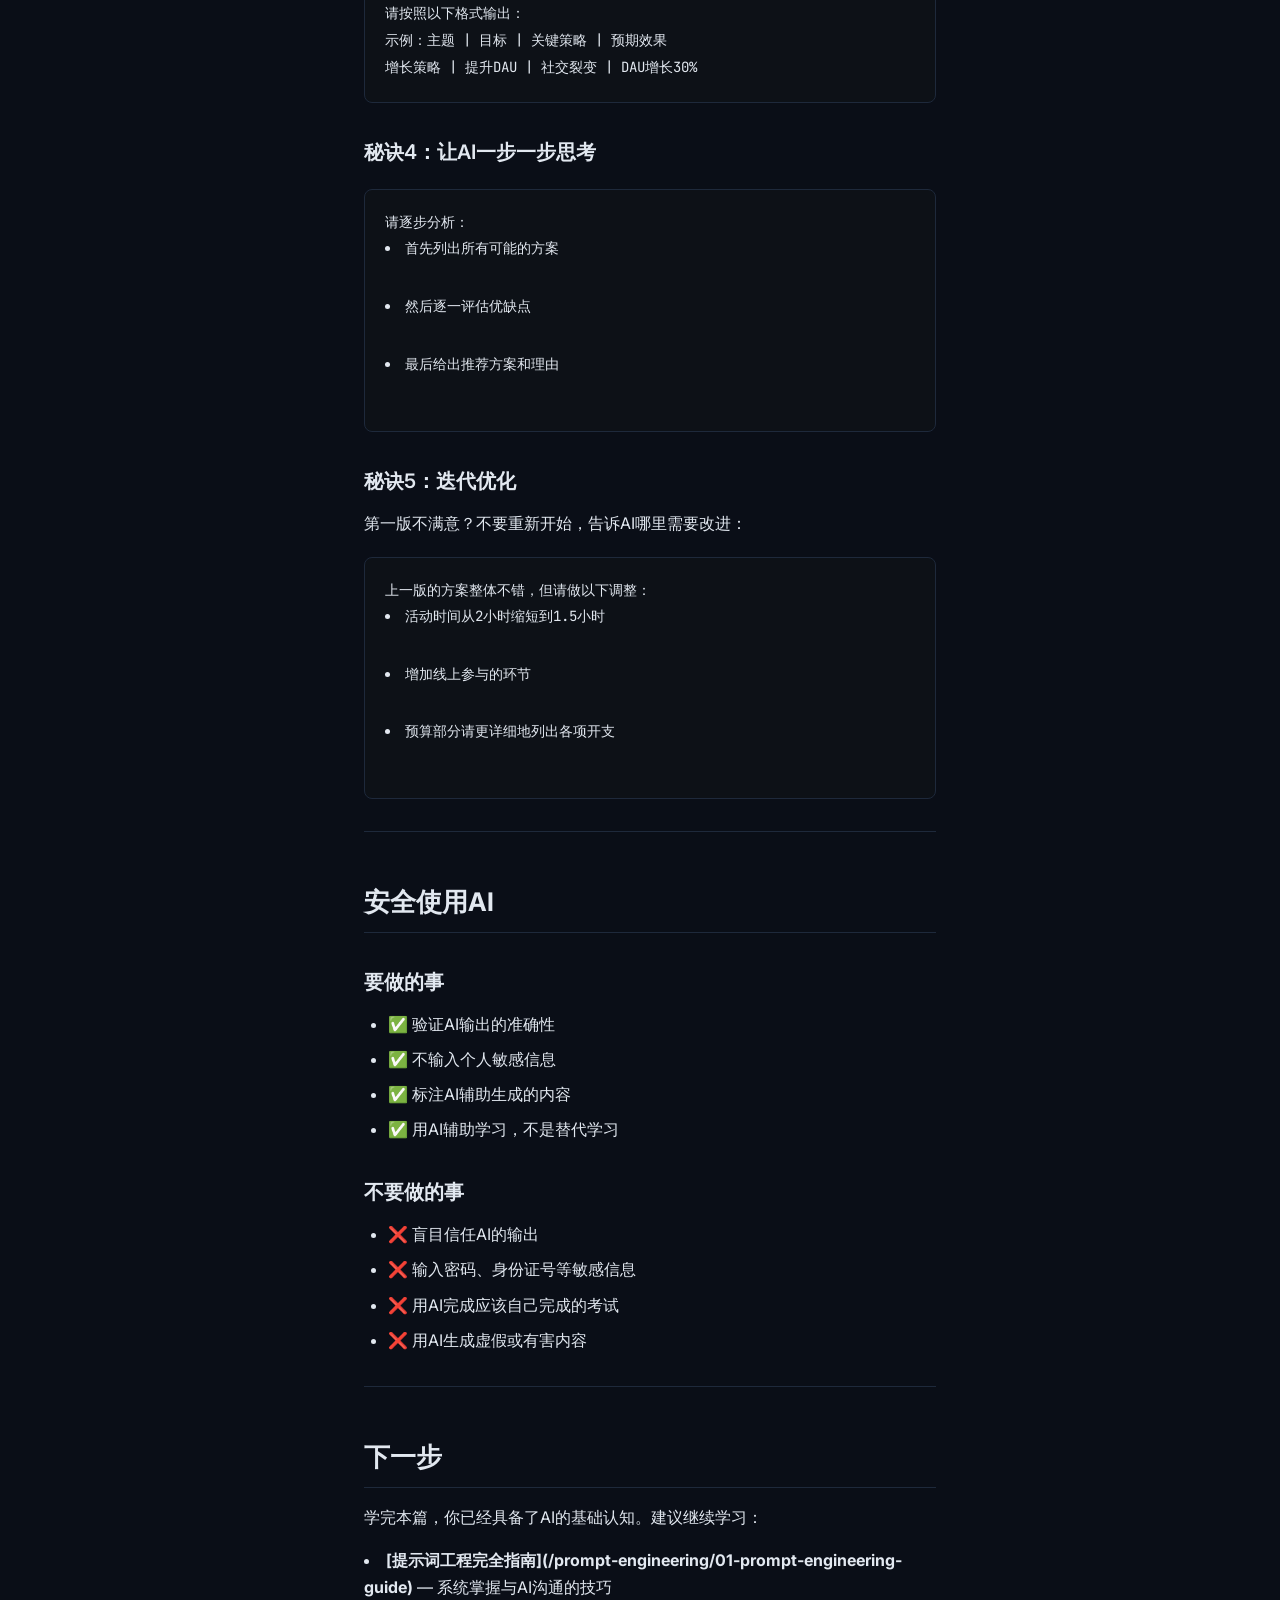
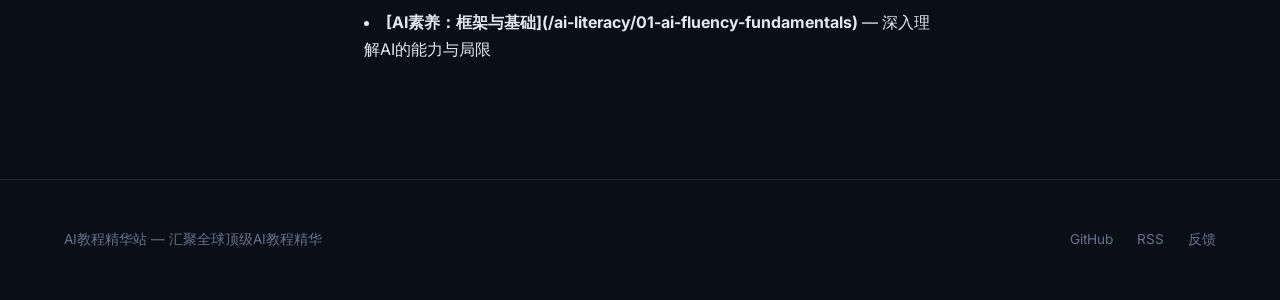
==== commit 79c70efd: "UI Designer: 前端优化 - 卡片动效增强、视频播放器组件完善、Footer链接更新 - 优化卡片悬停效果（放大、阴影、颜色变化动画） - 实现8px间距网格系统 - 添加骨架屏加载动画和渐" ====
--- a/article.html
+++ b/article.html
@@ -166,9 +166,9 @@
       <div class="footer-inner">
         <div class="footer-text">AI教程精华站 — 汇聚全球顶级AI教程精华</div>
         <div class="footer-links">
-          <a href="index.html">首页</a>
-          <a href="index.html#categories">分类浏览</a>
-          <a href="index.html#paths">学习路径</a>
+          <a href="https://github.com/wenlezhou/tencent-intro-website" target="_blank" rel="noopener">GitHub</a>
+          <a href="/rss.xml" target="_blank" rel="noopener">RSS</a>
+          <a href="https://github.com/wenlezhou/tencent-intro-website/issues" target="_blank" rel="noopener">反馈</a>
         </div>
       </div>
     </div>
--- a/styles.css
+++ b/styles.css
@@ -10,14 +10,14 @@
   --text-primary: #e2e8f0;
   --text-secondary: #94a3b8;
   --text-muted: #64748b;
-  --accent: #00d4aa;
-  --accent-hover: #00f0c0;
-  --accent-dim: rgba(0, 212, 170, 0.15);
-  --accent-glow: rgba(0, 212, 170, 0.3);
+  --accent: #6366f1;
+  --accent-hover: #4f46e5;
+  --accent-dim: rgba(99, 102, 241, 0.15);
+  --accent-glow: rgba(99, 102, 241, 0.3);
   --border: #1e293b;
-  --border-accent: rgba(0, 212, 170, 0.3);
+  --border-accent: rgba(99, 102, 241, 0.3);
   --shadow: 0 4px 24px rgba(0, 0, 0, 0.4);
-  --shadow-accent: 0 0 30px rgba(0, 212, 170, 0.1);
+  --shadow-accent: 0 0 30px rgba(99, 102, 241, 0.1);
   --radius: 12px;
   --radius-sm: 8px;
   --font-sans: 'Inter', 'SF Pro Display', -apple-system, BlinkMacSystemFont, sans-serif;
@@ -1005,7 +1005,271 @@
   }
 }
 
-/* 动画 */
+/* UI Designer: 优化卡片动效和间距系统 */
+
+/* 卡片悬停效果增强 - 放大、阴影、颜色变化 */
+.category-card {
+  background: var(--bg-card);
+  border: 1px solid var(--border);
+  border-radius: var(--radius);
+  padding: 28px 24px;
+  transition: all 0.3s cubic-bezier(0.4, 0, 0.2, 1);
+  cursor: pointer;
+  position: relative;
+  overflow: hidden;
+}
+
+.category-card::before {
+  content: '';
+  position: absolute;
+  top: 0;
+  left: 0;
+  right: 0;
+  height: 3px;
+  background: linear-gradient(90deg, var(--accent), #0891b2, #06b6d4);
+  opacity: 0;
+  transition: opacity 0.3s ease;
+}
+
+.category-card:hover {
+  transform: translateY(-8px) scale(1.02);
+  border-color: var(--accent);
+  box-shadow: 0 20px 40px rgba(99, 102, 241, 0.15), 0 0 30px rgba(99, 102, 241, 0.1);
+  background: var(--bg-card-hover);
+}
+
+.category-card:hover::before {
+  opacity: 1;
+}
+
+.category-card:active {
+  transform: translateY(-4px) scale(0.98);
+  transition: all 0.1s ease;
+}
+
+/* Path卡片同样优化 */
+.path-card {
+  background: var(--bg-card);
+  border: 1px solid var(--border);
+  border-radius: var(--radius);
+  padding: 32px;
+  transition: all 0.3s cubic-bezier(0.4, 0, 0.2, 1);
+  position: relative;
+  overflow: hidden;
+}
+
+.path-card::after {
+  content: '';
+  position: absolute;
+  top: 50%;
+  left: 50%;
+  width: 0;
+  height: 0;
+  background: radial-gradient(circle, var(--accent-dim) 0%, transparent 70%);
+  border-radius: 50%;
+  transform: translate(-50%, -50%);
+  transition: width 0.5s ease, height 0.5s ease;
+}
+
+.path-card:hover {
+  border-color: var(--accent);
+  box-shadow: 0 20px 40px rgba(99, 102, 241, 0.15);
+  transform: translateY(-4px);
+}
+
+.path-card:hover::after {
+  width: 300px;
+  height: 300px;
+}
+
+/* 8px间距网格系统 */
+.section {
+  padding: 64px 0;
+}
+
+.section-header {
+  text-align: center;
+  margin-bottom: 48px;
+}
+
+.categories-grid {
+  display: grid;
+  grid-template-columns: repeat(auto-fill, minmax(240px, 1fr));
+  gap: 24px;
+  padding: 0;
+}
+
+.paths-grid {
+  display: grid;
+  grid-template-columns: repeat(auto-fill, minmax(320px, 1fr));
+  gap: 24px;
+}
+
+/* 加载动画 - 骨架屏 */
+@keyframes shimmer {
+  0% {
+    background-position: -468px 0;
+  }
+  100% {
+    background-position: 468px 0;
+  }
+}
+
+.skeleton {
+  background: linear-gradient(90deg, var(--bg-card) 25%, var(--bg-card-hover) 50%, var(--bg-card) 75%);
+  background-size: 936px 100%;
+  animation: shimmer 2s infinite linear;
+  border-radius: var(--radius-sm);
+}
+
+.skeleton-card {
+  background: var(--bg-card);
+  border: 1px solid var(--border);
+  border-radius: var(--radius);
+  padding: 28px 24px;
+  margin-bottom: 16px;
+}
+
+.skeleton-title {
+  height: 24px;
+  width: 60%;
+  margin-bottom: 16px;
+}
+
+.skeleton-text {
+  height: 16px;
+  width: 100%;
+  margin-bottom: 8px;
+}
+
+.skeleton-text:last-child {
+  width: 80%;
+}
+
+/* 渐入动画增强 */
+@keyframes fadeInUp {
+  from {
+    opacity: 0;
+    transform: translateY(30px);
+  }
+  to {
+    opacity: 1;
+    transform: translateY(0);
+  }
+}
+
+@keyframes fadeInScale {
+  from {
+    opacity: 0;
+    transform: scale(0.9);
+  }
+  to {
+    opacity: 1;
+    transform: scale(1);
+  }
+}
+
+.animate-in {
+  animation: fadeInUp 0.6s cubic-bezier(0.4, 0, 0.2, 1) forwards;
+}
+
+.animate-in-scale {
+  animation: fadeInScale 0.5s cubic-bezier(0.4, 0, 0.2, 1) forwards;
+}
+
+/* 滚动触发动画 */
+.category-card,
+.path-card {
+  opacity: 0;
+  transform: translateY(20px);
+  animation: fadeInUp 0.5s ease forwards;
+}
+
+.category-card:nth-child(1) { animation-delay: 0.1s; }
+.category-card:nth-child(2) { animation-delay: 0.2s; }
+.category-card:nth-child(3) { animation-delay: 0.3s; }
+.category-card:nth-child(4) { animation-delay: 0.4s; }
+.category-card:nth-child(5) { animation-delay: 0.5s; }
+.category-card:nth-child(6) { animation-delay: 0.6s; }
+
+/* 移动端适配优化 - 触摸友好 */
+@media (max-width: 768px) {
+  .btn {
+    min-height: 44px;
+    min-width: 44px;
+    padding: 12px 24px;
+    font-size: 1rem;
+  }
+  
+  .nav-links a {
+    min-height: 44px;
+    min-width: 44px;
+    display: flex;
+    align-items: center;
+    justify-content: center;
+  }
+  
+  .category-card {
+    padding: 24px 20px;
+  }
+  
+  .category-card:hover {
+    transform: translateY(-4px) scale(1.01);
+  }
+  
+  .path-card {
+    padding: 24px 20px;
+  }
+  
+  /* 移动端卡片轮播支持 */
+  .categories-grid,
+  .paths-grid {
+    display: flex;
+    overflow-x: auto;
+    scroll-snap-type: x mandatory;
+    -webkit-overflow-scrolling: touch;
+    gap: 16px;
+    padding: 16px 0;
+    scrollbar-width: none;
+  }
+  
+  .categories-grid::-webkit-scrollbar,
+  .paths-grid::-webkit-scrollbar {
+    display: none;
+  }
+  
+  .category-card,
+  .path-card {
+    flex: 0 0 85%;
+    scroll-snap-align: start;
+  }
+}
+
+@media (max-width: 480px) {
+  .btn {
+    width: 100%;
+    justify-content: center;
+  }
+  
+  .category-card,
+  .path-card {
+    flex: 0 0 90%;
+  }
+}
+
+/* 触摸设备优化 */
+@media (hover: none) and (pointer: coarse) {
+  .category-card:hover,
+  .path-card:hover {
+    transform: none;
+  }
+  
+  .category-card:active,
+  .path-card:active {
+    transform: scale(0.98);
+    background: var(--bg-card-hover);
+  }
+}
 @keyframes fadeInUp {
   from {
     opacity: 0;
